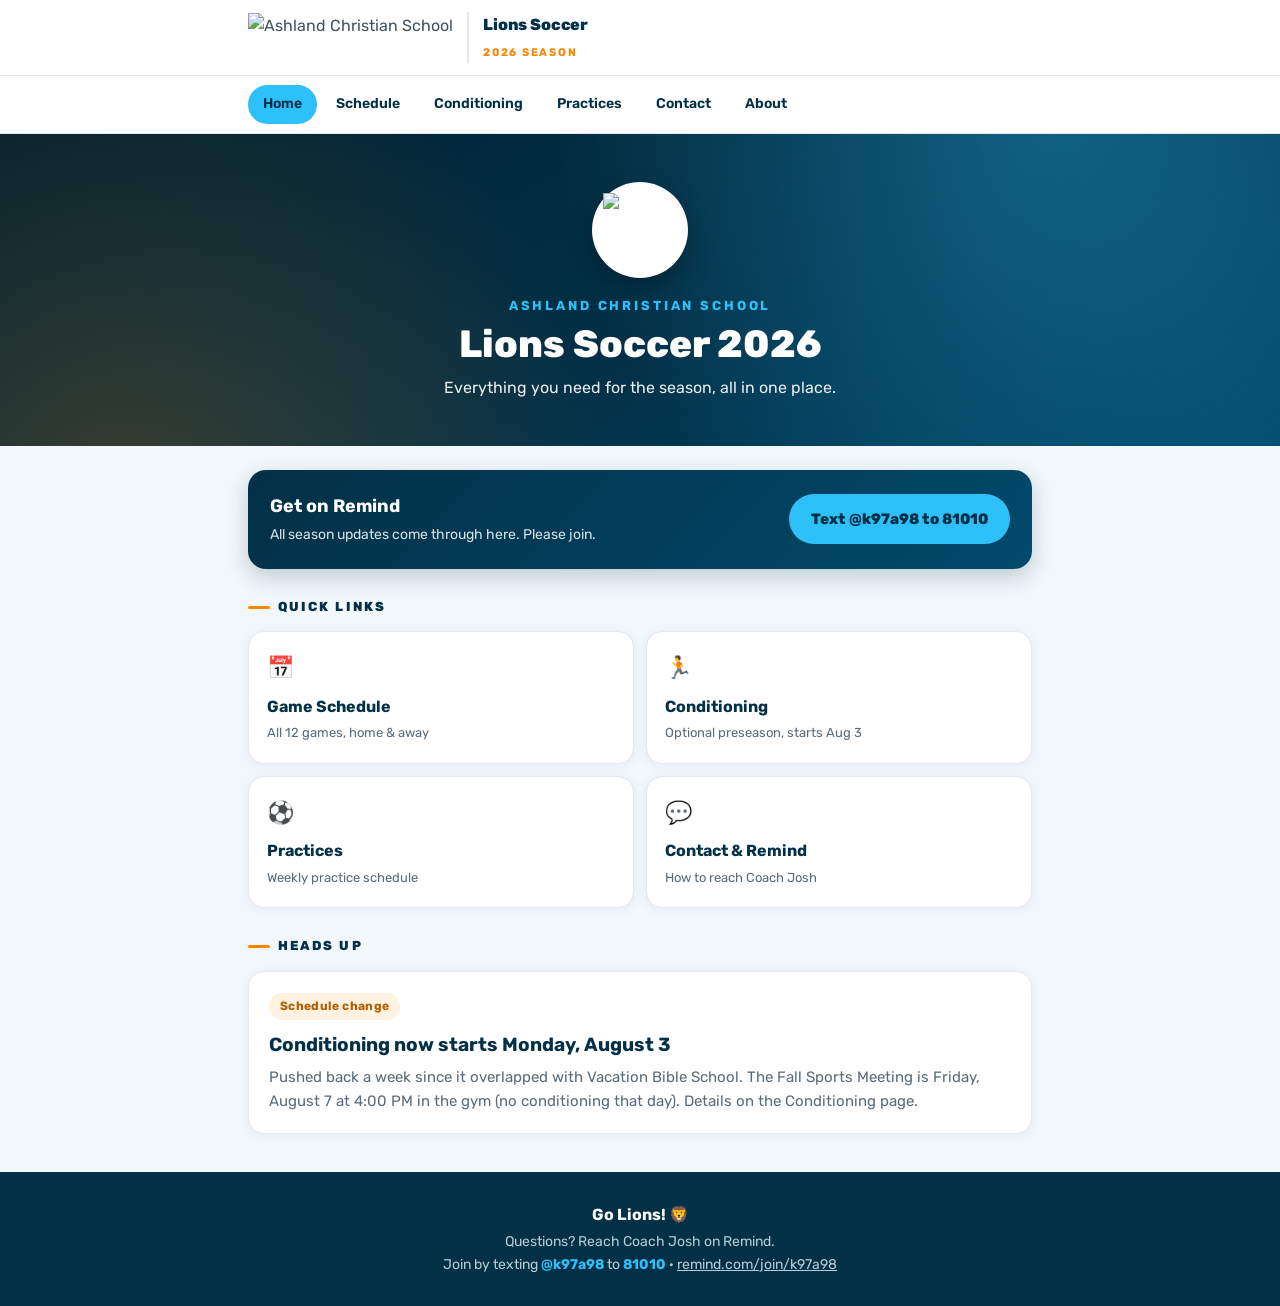
==== index.html @ 3d652e43 "Rebrand site to match Ashland Christian School (Rubik, ACS palette, logo); confirm practice schedule" ====
<!DOCTYPE html>
<html lang="en">
<head>
<meta charset="UTF-8">
<meta name="viewport" content="width=device-width, initial-scale=1.0">
<title>ACS Lions Soccer 2026 | Team Hub</title>
<link rel="stylesheet" href="styles.css">
</head>
<body>

<div class="topbar">
  <div class="wrap">
    <img class="logo" src="https://ashlandchristian.org/wp-content/uploads/2025/02/acs-logo.png" alt="Ashland Christian School">
    <div class="brand"><b>Lions Soccer</b><span>2026 Season</span></div>
  </div>
</div>

<nav><div class="wrap">
  <a href="index.html" class="active">Home</a>
  <a href="schedule.html">Schedule</a>
  <a href="conditioning.html">Conditioning</a>
  <a href="practices.html">Practices</a>
  <a href="contact.html">Contact</a>
  <a href="about.html">About</a>
</div></nav>

<header class="hero">
  <div class="badge">
    <img src="https://ashlandchristian.org/wp-content/uploads/2025/02/testimonial-lion.png" alt="ACS Lion">
  </div>
  <div class="kicker">Ashland Christian School</div>
  <h1>Lions Soccer 2026</h1>
  <p class="sub">Everything you need for the season, all in one place.</p>
</header>

<div class="wrap">

  <div class="cta">
    <div class="txt">
      <strong>Get on Remind</strong>
      <span>All season updates come through here. Please join.</span>
    </div>
    <a class="join" href="https://remind.com/join/k97a98">Text @k97a98 to 81010</a>
  </div>

  <section>
    <h2>Quick Links</h2>
    <div class="grid">
      <a class="tile" href="schedule.html"><div class="ic">📅</div><b>Game Schedule</b><span>All 12 games, home &amp; away</span></a>
      <a class="tile" href="conditioning.html"><div class="ic">🏃</div><b>Conditioning</b><span>Optional preseason, starts Aug 3</span></a>
      <a class="tile" href="practices.html"><div class="ic">⚽</div><b>Practices</b><span>Weekly practice schedule</span></a>
      <a class="tile" href="contact.html"><div class="ic">💬</div><b>Contact &amp; Remind</b><span>How to reach Coach Josh</span></a>
    </div>
  </section>

  <section>
    <h2>Heads Up</h2>
    <div class="card">
      <span class="pill gold">Schedule change</span>
      <h3>Conditioning now starts Monday, August 3</h3>
      <p>Pushed back a week since it overlapped with Vacation Bible School. The Fall Sports Meeting is Friday, August 7 at 4:00 PM in the gym (no conditioning that day). Details on the Conditioning page.</p>
    </div>
  </section>

</div>

<footer>
  <strong>Go Lions! 🦁</strong>
  Questions? Reach Coach Josh on Remind.<br>
  Join by texting <span class="code">@k97a98</span> to <span class="code">81010</span> &middot; <a href="https://remind.com/join/k97a98">remind.com/join/k97a98</a>
</footer>

</body>
</html>
---- styles.css ----
@import url('https://fonts.googleapis.com/css2?family=Rubik:wght@400;500;600;700;800&display=swap');

:root{
  --navy:#023047;
  --navy-deep:#01212f;
  --sky:#2EC0F9;
  --orange:#FB8500;
  --ink:#023047;
  --muted:#5b6b7a;
  --line:#e3e9ef;
  --bg:#f2f7fb;
  --card:#ffffff;
}
*{box-sizing:border-box;margin:0;padding:0}
html{scroll-behavior:smooth}
body{
  font-family:"Rubik",-apple-system,BlinkMacSystemFont,"Segoe UI",Roboto,Helvetica,Arial,sans-serif;
  color:#42525e;background:var(--bg);line-height:1.6;-webkit-font-smoothing:antialiased;
}
.wrap{max-width:820px;margin:0 auto;padding:0 18px}
a{color:var(--sky)}

/* ---- Top bar ---- */
.topbar{background:#fff;border-bottom:1px solid var(--line)}
.topbar .wrap{display:flex;align-items:center;gap:14px;padding:12px 18px}
.topbar .logo{height:50px;width:auto;display:block}
.topbar .brand{border-left:2px solid var(--line);padding-left:14px}
.topbar .brand b{display:block;font-size:16px;font-weight:800;color:var(--navy);letter-spacing:-.01em}
.topbar .brand span{font-size:11px;letter-spacing:.16em;text-transform:uppercase;color:var(--orange);font-weight:700}

/* ---- Nav ---- */
nav{position:sticky;top:0;z-index:20;background:rgba(255,255,255,.97);backdrop-filter:blur(8px);border-bottom:1px solid var(--line)}
nav .wrap{display:flex;gap:4px;overflow-x:auto;padding:9px 18px}
nav a{white-space:nowrap;text-decoration:none;color:var(--navy);font-weight:600;font-size:14px;padding:8px 15px;border-radius:999px}
nav a:hover{background:#e9f7fe;color:var(--navy)}
nav a.active{color:var(--navy);background:var(--sky)}

/* ---- Page header ---- */
.pagehead{padding:32px 18px 6px}
.pagehead .kicker{font-size:12px;letter-spacing:.18em;text-transform:uppercase;color:var(--orange);font-weight:800}
.pagehead h1{font-size:34px;font-weight:800;line-height:1.1;margin-top:6px;color:var(--navy);text-transform:capitalize}
.pagehead p.lede{color:var(--muted);font-size:16px;margin-top:8px}

/* ---- Hero (home) ---- */
header.hero{
  background:linear-gradient(150deg,#01212f 0%,#023047 55%,#024a6b 100%);
  color:#fff;text-align:center;padding:48px 18px 46px;position:relative;overflow:hidden;
}
header.hero::after{content:"";position:absolute;inset:0;background:radial-gradient(circle at 82% -10%, rgba(46,192,249,.35), transparent 45%),radial-gradient(circle at 10% 120%, rgba(251,133,0,.22), transparent 40%)}
header.hero .badge{width:96px;height:96px;border-radius:50%;background:#fff;margin:0 auto 18px;display:flex;align-items:center;justify-content:center;position:relative;z-index:1;box-shadow:0 10px 26px rgba(0,0,0,.3)}
header.hero .badge img{width:74px;height:74px;object-fit:contain}
header.hero .kicker{font-size:13px;letter-spacing:.22em;text-transform:uppercase;color:var(--sky);font-weight:700;position:relative;z-index:1}
header.hero h1{font-size:38px;line-height:1.06;margin:8px 0 10px;font-weight:800;position:relative;z-index:1;text-transform:capitalize}
header.hero p.sub{opacity:.92;position:relative;z-index:1;font-size:16px}

/* ---- Remind CTA ---- */
.cta{
  background:linear-gradient(135deg,#023047,#024a6b);color:#fff;border-radius:18px;padding:22px;margin:24px 0;
  display:flex;flex-wrap:wrap;align-items:center;gap:14px;justify-content:space-between;
  box-shadow:0 8px 22px rgba(2,48,71,.22);
}
.cta .txt strong{font-size:18px;display:block}
.cta .txt span{font-size:14px;opacity:.85}
.cta .join{background:var(--sky);color:var(--navy);text-decoration:none;font-weight:800;padding:13px 22px;border-radius:999px;font-size:15px;white-space:nowrap}
.cta .join:hover{background:#12b3f5}

/* ---- Sections & cards ---- */
section{margin:28px 0}
h2{font-size:13px;letter-spacing:.16em;text-transform:uppercase;color:var(--navy);font-weight:800;margin-bottom:14px;display:flex;align-items:center;gap:8px}
h2::before{content:"";width:22px;height:3px;background:var(--orange);border-radius:2px}
.card{background:var(--card);border:1px solid var(--line);border-radius:16px;padding:20px;box-shadow:0 2px 12px rgba(2,48,71,.05)}
.card + .card{margin-top:14px}
.card h3{font-size:19px;margin-bottom:4px;color:var(--navy);font-weight:700}
.card .meta{color:var(--sky);font-weight:700;font-size:14px;margin-bottom:10px}
.card p{color:var(--muted);font-size:15px}
.pill{display:inline-block;background:#e9f7fe;color:#0a6fa0;font-weight:700;font-size:12px;padding:4px 11px;border-radius:999px;margin-bottom:10px;letter-spacing:.03em}
.pill.gold{background:#fff2e0;color:#b35f00}
ul.clean{list-style:none;margin-top:8px}
ul.clean li{padding:6px 0 6px 22px;position:relative;color:var(--muted);font-size:15px}
ul.clean li::before{content:"";position:absolute;left:0;top:13px;width:8px;height:8px;border-radius:50%;background:var(--orange)}

/* ---- Home quick links ---- */
.grid{display:grid;grid-template-columns:1fr 1fr;gap:12px}
.tile{display:block;text-decoration:none;background:var(--card);border:1px solid var(--line);border-radius:16px;padding:18px;box-shadow:0 2px 12px rgba(2,48,71,.05);transition:transform .12s,box-shadow .12s,border-color .12s}
.tile:hover{transform:translateY(-2px);box-shadow:0 10px 22px rgba(2,48,71,.12);border-color:var(--sky)}
.tile .ic{font-size:22px}
.tile b{display:block;color:var(--navy);font-size:16px;margin-top:8px}
.tile span{color:var(--muted);font-size:13px}

/* ---- Contact ---- */
.bigjoin{text-align:center;background:linear-gradient(135deg,#01212f,#024a6b);color:#fff;border-radius:20px;padding:34px 22px;margin-bottom:16px}
.bigjoin .code{font-size:34px;font-weight:800;letter-spacing:.04em;color:var(--sky);margin:6px 0}
.bigjoin a.btn{display:inline-block;margin-top:14px;background:var(--sky);color:var(--navy);text-decoration:none;font-weight:800;padding:14px 28px;border-radius:999px}
.bigjoin a.btn:hover{background:#12b3f5}
.steps{counter-reset:s}
.steps .card{display:flex;gap:14px;align-items:flex-start}
.steps .num{counter-increment:s;flex:none;width:30px;height:30px;border-radius:50%;background:var(--sky);color:var(--navy);font-weight:800;display:flex;align-items:center;justify-content:center;font-size:14px}
.steps .num::before{content:counter(s)}

/* ---- Verse (about) ---- */
.verse{border-left:3px solid var(--orange);padding:6px 0 6px 16px;color:var(--muted);font-style:italic;margin-top:10px}

/* ---- Footer ---- */
footer{background:var(--navy);color:#b9cdd8;text-align:center;padding:30px 18px;margin-top:38px;font-size:14px}
footer strong{color:#fff;display:block;font-size:16px;margin-bottom:4px}
footer .code{color:var(--sky);font-weight:700}
footer a{color:#b9cdd8}

@media(max-width:520px){
  header.hero h1{font-size:30px}
  .pagehead h1{font-size:27px}
  .cta{flex-direction:column;align-items:stretch;text-align:center}
  .topbar .logo{height:42px}
}
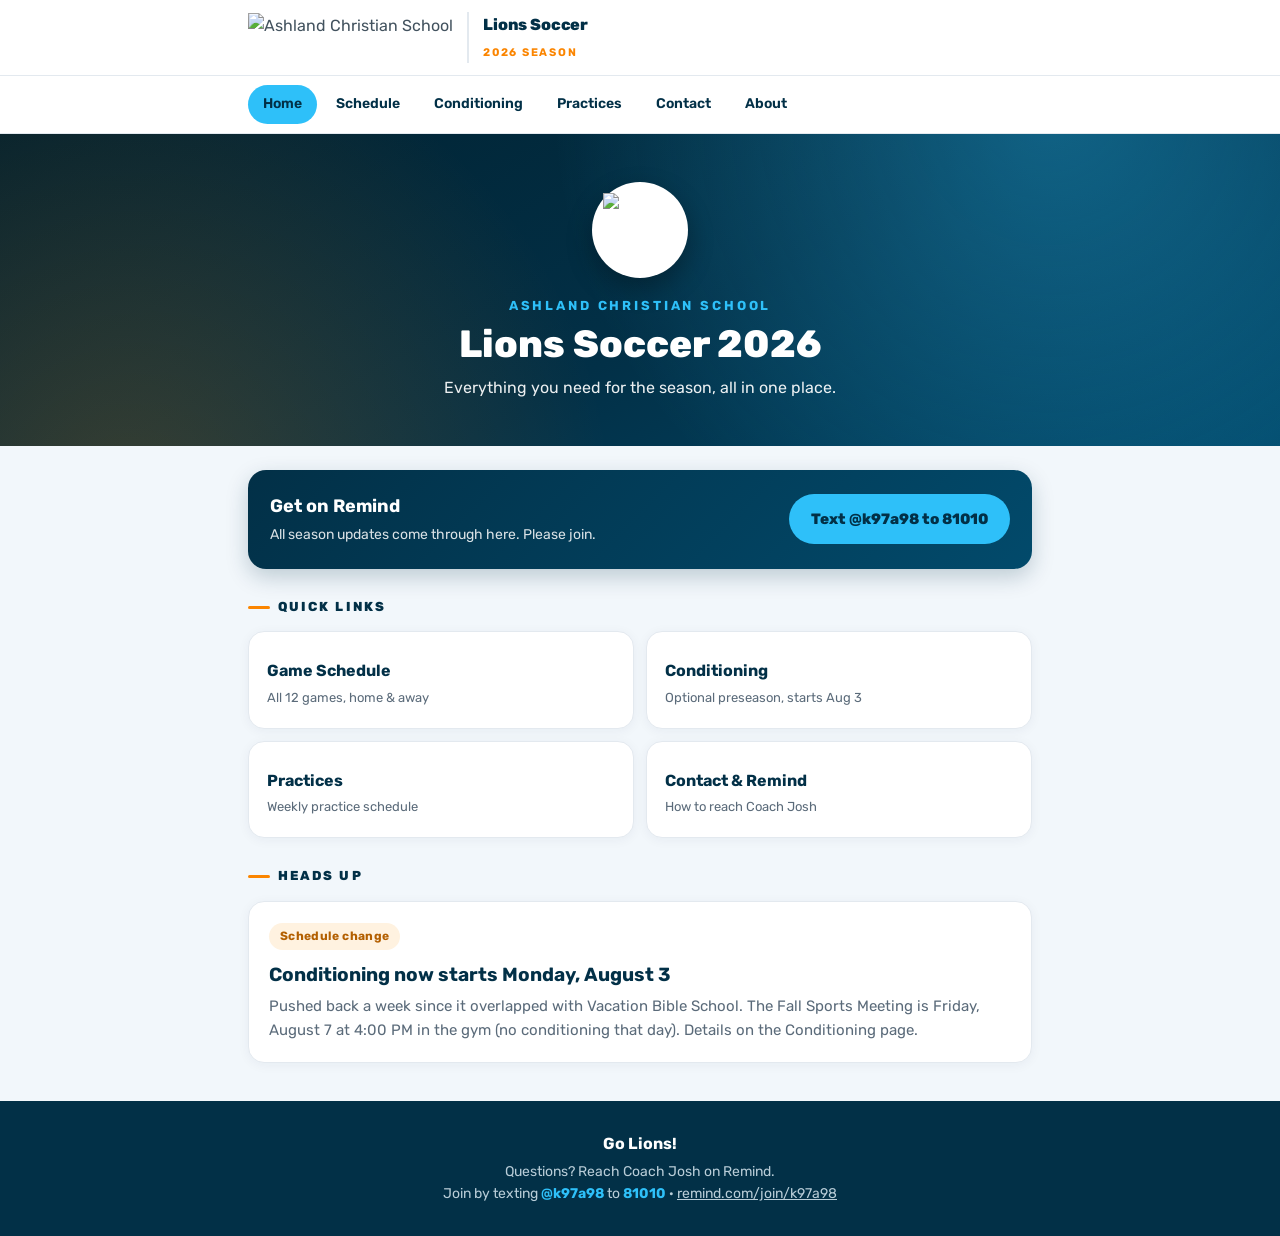
==== commit 589e4b19: "Match ACS branding; finalize About page; remove emoji; add Back to School Night and academic-calenda" ====
--- a/index.html
+++ b/index.html
@@ -46,10 +46,10 @@
   <section>
     <h2>Quick Links</h2>
     <div class="grid">
-      <a class="tile" href="schedule.html"><div class="ic">📅</div><b>Game Schedule</b><span>All 12 games, home &amp; away</span></a>
-      <a class="tile" href="conditioning.html"><div class="ic">🏃</div><b>Conditioning</b><span>Optional preseason, starts Aug 3</span></a>
-      <a class="tile" href="practices.html"><div class="ic">⚽</div><b>Practices</b><span>Weekly practice schedule</span></a>
-      <a class="tile" href="contact.html"><div class="ic">💬</div><b>Contact &amp; Remind</b><span>How to reach Coach Josh</span></a>
+      <a class="tile" href="schedule.html"><b>Game Schedule</b><span>All 12 games, home &amp; away</span></a>
+      <a class="tile" href="conditioning.html"><b>Conditioning</b><span>Optional preseason, starts Aug 3</span></a>
+      <a class="tile" href="practices.html"><b>Practices</b><span>Weekly practice schedule</span></a>
+      <a class="tile" href="contact.html"><b>Contact &amp; Remind</b><span>How to reach Coach Josh</span></a>
     </div>
   </section>
 
@@ -65,7 +65,7 @@
 </div>
 
 <footer>
-  <strong>Go Lions! 🦁</strong>
+  <strong>Go Lions!</strong>
   Questions? Reach Coach Josh on Remind.<br>
   Join by texting <span class="code">@k97a98</span> to <span class="code">81010</span> &middot; <a href="https://remind.com/join/k97a98">remind.com/join/k97a98</a>
 </footer>
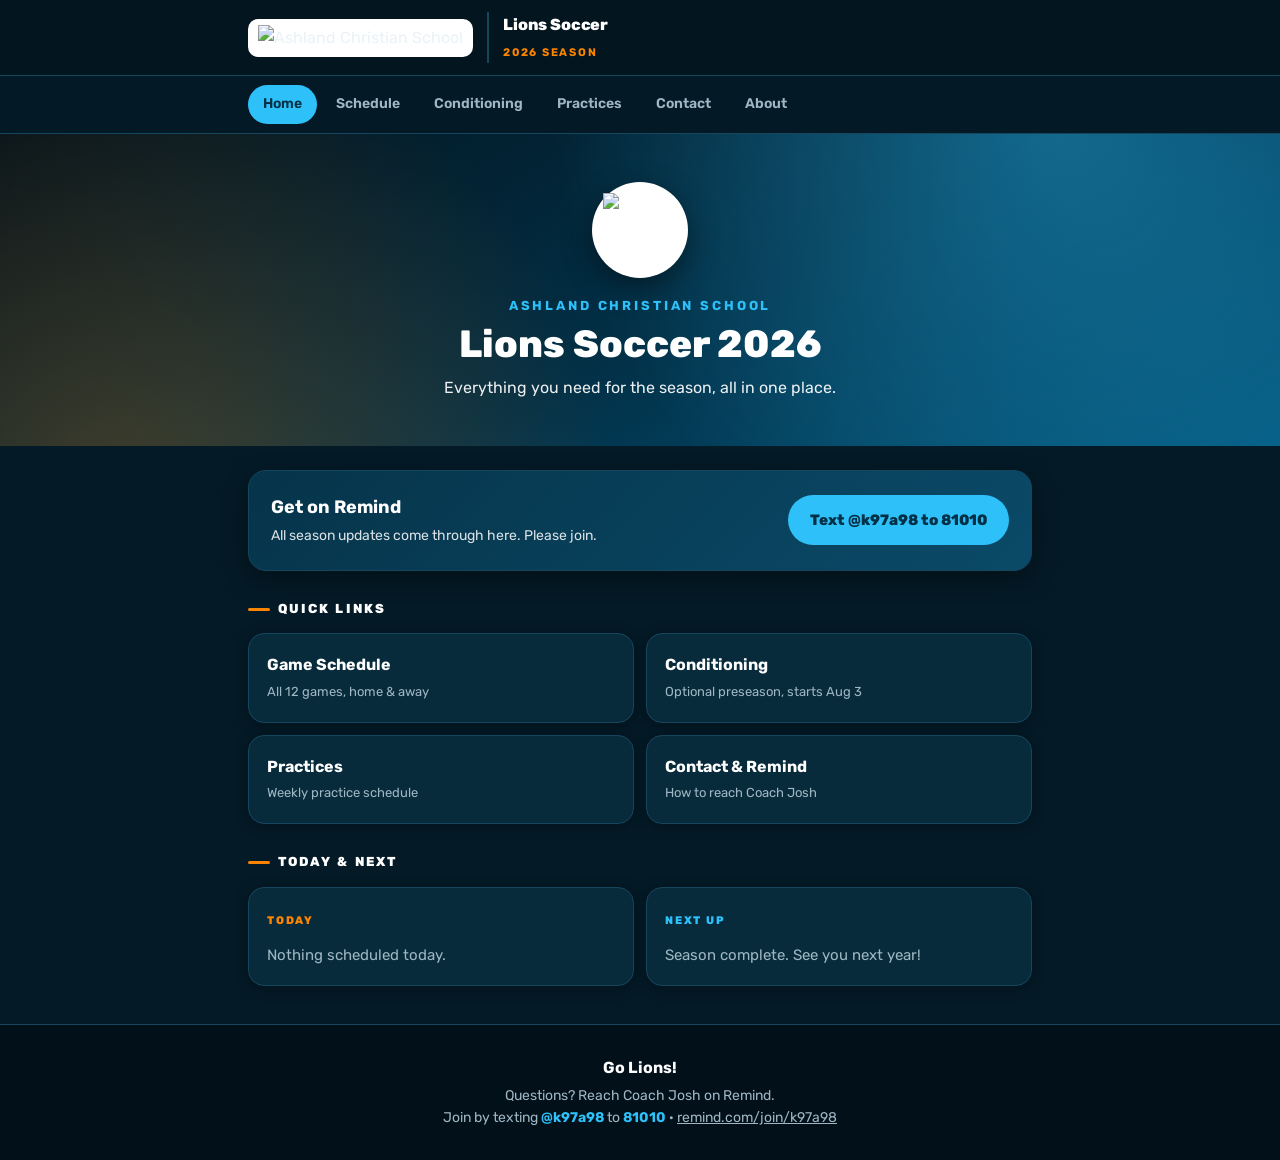
==== commit b0226711: "Home: replace Heads Up with dynamic Today & Next Up events" ====
--- a/index.html
+++ b/index.html
@@ -5,6 +5,18 @@
 <meta name="viewport" content="width=device-width, initial-scale=1.0">
 <title>ACS Lions Soccer 2026 | Team Hub</title>
 <link rel="stylesheet" href="styles.css">
+<style>
+  .tn-grid{display:grid;grid-template-columns:1fr 1fr;gap:12px}
+  .tn-card{background:var(--card);border:1px solid var(--line);border-radius:16px;padding:18px;box-shadow:0 2px 14px rgba(0,0,0,.28)}
+  .tn-label{font-size:11px;letter-spacing:.16em;text-transform:uppercase;font-weight:800;color:var(--orange)}
+  #tn-next .tn-label{color:var(--sky)}
+  .ev{display:flex;align-items:center;justify-content:space-between;gap:12px;border-left:4px solid var(--sky);padding:4px 0 4px 14px;margin-top:12px}
+  .ev-title{font-weight:700;color:#fff;font-size:17px}
+  .ev-meta{color:var(--muted);font-size:14px;margin-top:2px}
+  .ev-tag{font-size:10px;font-weight:800;color:#04202e;padding:4px 9px;border-radius:999px;text-transform:uppercase;letter-spacing:.04em;white-space:nowrap}
+  .tn-empty{color:var(--muted);font-size:15px;margin-top:12px}
+  @media(max-width:520px){.tn-grid{grid-template-columns:1fr}}
+</style>
 </head>
 <body>
 
@@ -54,11 +66,10 @@
   </section>
 
   <section>
-    <h2>Heads Up</h2>
-    <div class="card">
-      <span class="pill gold">Schedule change</span>
-      <h3>Conditioning now starts Monday, August 3</h3>
-      <p>Pushed back a week since it overlapped with Vacation Bible School. The Fall Sports Meeting is Friday, August 7 at 4:00 PM in the gym (no conditioning that day). Details on the Conditioning page.</p>
+    <h2>Today &amp; Next</h2>
+    <div class="tn-grid">
+      <div class="tn-card" id="tn-today"><span class="tn-label">Today</span><div class="tn-body"></div></div>
+      <div class="tn-card" id="tn-next"><span class="tn-label">Next Up</span><div class="tn-body"></div></div>
     </div>
   </section>
 
@@ -70,5 +81,25 @@
   Join by texting <span class="code">@k97a98</span> to <span class="code">81010</span> &middot; <a href="https://remind.com/join/k97a98">remind.com/join/k97a98</a>
 </footer>
 
+<script>
+(function(){
+  var EVENTS=[{"d":"2026-08-03","t":"5:30 PM","title":"Conditioning (optional)","type":"conditioning"},{"d":"2026-08-05","t":"5:30 PM","title":"Conditioning (optional)","type":"conditioning"},{"d":"2026-08-07","t":"4:00 PM","title":"Fall Sports Meeting","type":"meeting"},{"d":"2026-08-10","t":"5:30 PM","title":"Conditioning (optional)","type":"conditioning"},{"d":"2026-08-12","t":"5:30 PM","title":"Conditioning (optional)","type":"conditioning"},{"d":"2026-08-14","t":"5:30 PM","title":"Conditioning (optional)","type":"conditioning"},{"d":"2026-08-17","t":"5:45 PM","title":"Back to School Night","type":"meeting"},{"d":"2026-08-18","t":"3:15 PM","title":"Soccer Practice","type":"practice"},{"d":"2026-08-20","t":"3:15 PM","title":"Soccer Practice","type":"practice"},{"d":"2026-08-21","t":"3:15 PM","title":"Soccer Practice","type":"practice"},{"d":"2026-08-24","t":"3:15 PM","title":"Soccer Practice","type":"practice"},{"d":"2026-08-25","t":"4:30 PM","title":"at First Baptist Elyria","type":"game"},{"d":"2026-08-27","t":"5:00 PM","title":"vs Christian Community Sch","type":"game"},{"d":"2026-08-28","t":"TBD","title":"at Coschocton Christian","type":"game"},{"d":"2026-08-31","t":"3:15 PM","title":"Soccer Practice","type":"practice"},{"d":"2026-09-01","t":"4:30 PM","title":"vs Central Christian School","type":"game"},{"d":"2026-09-03","t":"3:15 PM","title":"Soccer Practice","type":"practice"},{"d":"2026-09-04","t":"3:15 PM","title":"Soccer Practice","type":"practice"},{"d":"2026-09-07","t":"All day","title":"No Practice — Labor Day","type":"closure"},{"d":"2026-09-08","t":"4:30 PM","title":"vs Open Door","type":"game"},{"d":"2026-09-10","t":"5:00 PM","title":"vs Wayside","type":"game"},{"d":"2026-09-11","t":"3:15 PM","title":"Soccer Practice","type":"practice"},{"d":"2026-09-14","t":"3:15 PM","title":"Soccer Practice","type":"practice"},{"d":"2026-09-15","t":"3:15 PM","title":"Soccer Practice","type":"practice"},{"d":"2026-09-17","t":"3:15 PM","title":"Soccer Practice","type":"practice"},{"d":"2026-09-18","t":"5:00 PM","title":"vs Coschocton Christian","type":"game"},{"d":"2026-09-21","t":"3:15 PM","title":"Soccer Practice","type":"practice"},{"d":"2026-09-22","t":"4:30 PM","title":"at Open Door","type":"game"},{"d":"2026-09-24","t":"3:15 PM","title":"Soccer Practice","type":"practice"},{"d":"2026-09-25","t":"4:30 PM","title":"vs Wooster Christian","type":"game"},{"d":"2026-09-28","t":"5:00 PM","title":"at Christian Community Sch","type":"game"},{"d":"2026-09-29","t":"3:15 PM","title":"Soccer Practice","type":"practice"},{"d":"2026-10-01","t":"5:00 PM","title":"at Wayside","type":"game"},{"d":"2026-10-02","t":"3:15 PM","title":"Soccer Practice","type":"practice"},{"d":"2026-10-05","t":"3:15 PM","title":"Soccer Practice","type":"practice"},{"d":"2026-10-06","t":"3:15 PM","title":"Soccer Practice","type":"practice"},{"d":"2026-10-08","t":"4:30 PM","title":"vs First Baptist Elyria","type":"game"}];
+  var COLORS={game:'#FB8500',practice:'#2EC0F9',conditioning:'#2EC0F9',meeting:'#F4B740',closure:'#9fb0bd'};
+  var LABELS={game:'Game',practice:'Practice',conditioning:'Conditioning',meeting:'Meeting',closure:'Closed'};
+  function parse(s){var p=s.split('-');return new Date(+p[0],+p[1]-1,+p[2]);}
+  function fmt(dt){return dt.toLocaleDateString('en-US',{weekday:'short',month:'short',day:'numeric'});}
+  function evHTML(e){
+    var c=COLORS[e.type]||'#2EC0F9';
+    return '<div class="ev" style="border-left-color:'+c+'"><div><div class="ev-title">'+e.title+'</div><div class="ev-meta">'+fmt(parse(e.d))+' &middot; '+e.t+'</div></div><span class="ev-tag" style="background:'+c+'">'+(LABELS[e.type]||'')+'</span></div>';
+  }
+  var now=new Date();
+  var todayStr=now.getFullYear()+'-'+String(now.getMonth()+1).padStart(2,'0')+'-'+String(now.getDate()).padStart(2,'0');
+  var today=EVENTS.filter(function(e){return e.d===todayStr;});
+  var future=EVENTS.filter(function(e){return e.d>todayStr;});
+  document.querySelector('#tn-today .tn-body').innerHTML = today.length ? today.map(evHTML).join('') : '<p class="tn-empty">Nothing scheduled today.</p>';
+  document.querySelector('#tn-next .tn-body').innerHTML = future.length ? evHTML(future[0]) : '<p class="tn-empty">Season complete. See you next year!</p>';
+})();
+</script>
+
 </body>
 </html>
--- a/styles.css
+++ b/styles.css
@@ -2,52 +2,51 @@
 
 :root{
   --navy:#023047;
-  --navy-deep:#01212f;
   --sky:#2EC0F9;
   --orange:#FB8500;
-  --ink:#023047;
-  --muted:#5b6b7a;
-  --line:#e3e9ef;
-  --bg:#f2f7fb;
-  --card:#ffffff;
+  --bg:#041a26;
+  --card:#082b3c;
+  --line:#16465e;
+  --ink:#e9f2f7;
+  --muted:#9fb6c3;
 }
 *{box-sizing:border-box;margin:0;padding:0}
 html{scroll-behavior:smooth}
 body{
   font-family:"Rubik",-apple-system,BlinkMacSystemFont,"Segoe UI",Roboto,Helvetica,Arial,sans-serif;
-  color:#42525e;background:var(--bg);line-height:1.6;-webkit-font-smoothing:antialiased;
+  color:var(--ink);background:var(--bg);line-height:1.6;-webkit-font-smoothing:antialiased;
 }
 .wrap{max-width:820px;margin:0 auto;padding:0 18px}
 a{color:var(--sky)}
 
 /* ---- Top bar ---- */
-.topbar{background:#fff;border-bottom:1px solid var(--line)}
+.topbar{background:#03151f;border-bottom:1px solid var(--line)}
 .topbar .wrap{display:flex;align-items:center;gap:14px;padding:12px 18px}
-.topbar .logo{height:50px;width:auto;display:block}
+.topbar .logo{height:38px;width:auto;display:block;background:#fff;padding:6px 10px;border-radius:10px}
 .topbar .brand{border-left:2px solid var(--line);padding-left:14px}
-.topbar .brand b{display:block;font-size:16px;font-weight:800;color:var(--navy);letter-spacing:-.01em}
+.topbar .brand b{display:block;font-size:16px;font-weight:800;color:#fff;letter-spacing:-.01em}
 .topbar .brand span{font-size:11px;letter-spacing:.16em;text-transform:uppercase;color:var(--orange);font-weight:700}
 
 /* ---- Nav ---- */
-nav{position:sticky;top:0;z-index:20;background:rgba(255,255,255,.97);backdrop-filter:blur(8px);border-bottom:1px solid var(--line)}
+nav{position:sticky;top:0;z-index:20;background:rgba(4,26,38,.92);backdrop-filter:blur(8px);border-bottom:1px solid var(--line)}
 nav .wrap{display:flex;gap:4px;overflow-x:auto;padding:9px 18px}
-nav a{white-space:nowrap;text-decoration:none;color:var(--navy);font-weight:600;font-size:14px;padding:8px 15px;border-radius:999px}
-nav a:hover{background:#e9f7fe;color:var(--navy)}
+nav a{white-space:nowrap;text-decoration:none;color:var(--muted);font-weight:600;font-size:14px;padding:8px 15px;border-radius:999px}
+nav a:hover{background:rgba(46,192,249,.12);color:var(--sky)}
 nav a.active{color:var(--navy);background:var(--sky)}
 
 /* ---- Page header ---- */
 .pagehead{padding:32px 18px 6px}
 .pagehead .kicker{font-size:12px;letter-spacing:.18em;text-transform:uppercase;color:var(--orange);font-weight:800}
-.pagehead h1{font-size:34px;font-weight:800;line-height:1.1;margin-top:6px;color:var(--navy);text-transform:capitalize}
+.pagehead h1{font-size:34px;font-weight:800;line-height:1.1;margin-top:6px;color:#fff;text-transform:capitalize}
 .pagehead p.lede{color:var(--muted);font-size:16px;margin-top:8px}
 
 /* ---- Hero (home) ---- */
 header.hero{
-  background:linear-gradient(150deg,#01212f 0%,#023047 55%,#024a6b 100%);
+  background:linear-gradient(150deg,#02121b 0%,#023047 55%,#045a80 100%);
   color:#fff;text-align:center;padding:48px 18px 46px;position:relative;overflow:hidden;
 }
-header.hero::after{content:"";position:absolute;inset:0;background:radial-gradient(circle at 82% -10%, rgba(46,192,249,.35), transparent 45%),radial-gradient(circle at 10% 120%, rgba(251,133,0,.22), transparent 40%)}
-header.hero .badge{width:96px;height:96px;border-radius:50%;background:#fff;margin:0 auto 18px;display:flex;align-items:center;justify-content:center;position:relative;z-index:1;box-shadow:0 10px 26px rgba(0,0,0,.3)}
+header.hero::after{content:"";position:absolute;inset:0;background:radial-gradient(circle at 82% -10%, rgba(46,192,249,.4), transparent 45%),radial-gradient(circle at 10% 120%, rgba(251,133,0,.25), transparent 40%)}
+header.hero .badge{width:96px;height:96px;border-radius:50%;background:#fff;margin:0 auto 18px;display:flex;align-items:center;justify-content:center;position:relative;z-index:1;box-shadow:0 10px 30px rgba(0,0,0,.45)}
 header.hero .badge img{width:74px;height:74px;object-fit:contain}
 header.hero .kicker{font-size:13px;letter-spacing:.22em;text-transform:uppercase;color:var(--sky);font-weight:700;position:relative;z-index:1}
 header.hero h1{font-size:38px;line-height:1.06;margin:8px 0 10px;font-weight:800;position:relative;z-index:1;text-transform:capitalize}
@@ -55,43 +54,43 @@
 
 /* ---- Remind CTA ---- */
 .cta{
-  background:linear-gradient(135deg,#023047,#024a6b);color:#fff;border-radius:18px;padding:22px;margin:24px 0;
+  background:linear-gradient(135deg,#06344a,#0a4a68);color:#fff;border-radius:18px;padding:22px;margin:24px 0;
   display:flex;flex-wrap:wrap;align-items:center;gap:14px;justify-content:space-between;
-  box-shadow:0 8px 22px rgba(2,48,71,.22);
+  border:1px solid var(--line);box-shadow:0 8px 24px rgba(0,0,0,.35);
 }
 .cta .txt strong{font-size:18px;display:block}
 .cta .txt span{font-size:14px;opacity:.85}
 .cta .join{background:var(--sky);color:var(--navy);text-decoration:none;font-weight:800;padding:13px 22px;border-radius:999px;font-size:15px;white-space:nowrap}
-.cta .join:hover{background:#12b3f5}
+.cta .join:hover{background:#57cbfa}
 
 /* ---- Sections & cards ---- */
 section{margin:28px 0}
-h2{font-size:13px;letter-spacing:.16em;text-transform:uppercase;color:var(--navy);font-weight:800;margin-bottom:14px;display:flex;align-items:center;gap:8px}
+h2{font-size:13px;letter-spacing:.16em;text-transform:uppercase;color:#fff;font-weight:800;margin-bottom:14px;display:flex;align-items:center;gap:8px}
 h2::before{content:"";width:22px;height:3px;background:var(--orange);border-radius:2px}
-.card{background:var(--card);border:1px solid var(--line);border-radius:16px;padding:20px;box-shadow:0 2px 12px rgba(2,48,71,.05)}
+.card{background:var(--card);border:1px solid var(--line);border-radius:16px;padding:20px;box-shadow:0 2px 14px rgba(0,0,0,.28)}
 .card + .card{margin-top:14px}
-.card h3{font-size:19px;margin-bottom:4px;color:var(--navy);font-weight:700}
+.card h3{font-size:19px;margin-bottom:4px;color:#fff;font-weight:700}
 .card .meta{color:var(--sky);font-weight:700;font-size:14px;margin-bottom:10px}
 .card p{color:var(--muted);font-size:15px}
-.pill{display:inline-block;background:#e9f7fe;color:#0a6fa0;font-weight:700;font-size:12px;padding:4px 11px;border-radius:999px;margin-bottom:10px;letter-spacing:.03em}
-.pill.gold{background:#fff2e0;color:#b35f00}
+.pill{display:inline-block;background:rgba(46,192,249,.15);color:#7fd8ff;font-weight:700;font-size:12px;padding:4px 11px;border-radius:999px;margin-bottom:10px;letter-spacing:.03em}
+.pill.gold{background:rgba(251,133,0,.18);color:#ffb865}
 ul.clean{list-style:none;margin-top:8px}
 ul.clean li{padding:6px 0 6px 22px;position:relative;color:var(--muted);font-size:15px}
 ul.clean li::before{content:"";position:absolute;left:0;top:13px;width:8px;height:8px;border-radius:50%;background:var(--orange)}
+ul.clean li a{color:var(--sky)}
 
 /* ---- Home quick links ---- */
 .grid{display:grid;grid-template-columns:1fr 1fr;gap:12px}
-.tile{display:block;text-decoration:none;background:var(--card);border:1px solid var(--line);border-radius:16px;padding:18px;box-shadow:0 2px 12px rgba(2,48,71,.05);transition:transform .12s,box-shadow .12s,border-color .12s}
-.tile:hover{transform:translateY(-2px);box-shadow:0 10px 22px rgba(2,48,71,.12);border-color:var(--sky)}
-.tile .ic{font-size:22px}
-.tile b{display:block;color:var(--navy);font-size:16px;margin-top:8px}
+.tile{display:block;text-decoration:none;background:var(--card);border:1px solid var(--line);border-radius:16px;padding:18px;box-shadow:0 2px 14px rgba(0,0,0,.28);transition:transform .12s,box-shadow .12s,border-color .12s}
+.tile:hover{transform:translateY(-2px);box-shadow:0 12px 26px rgba(0,0,0,.4);border-color:var(--sky)}
+.tile b{display:block;color:#fff;font-size:16px}
 .tile span{color:var(--muted);font-size:13px}
 
 /* ---- Contact ---- */
-.bigjoin{text-align:center;background:linear-gradient(135deg,#01212f,#024a6b);color:#fff;border-radius:20px;padding:34px 22px;margin-bottom:16px}
+.bigjoin{text-align:center;background:linear-gradient(135deg,#02121b,#045a80);color:#fff;border-radius:20px;padding:34px 22px;margin-bottom:16px;border:1px solid var(--line)}
 .bigjoin .code{font-size:34px;font-weight:800;letter-spacing:.04em;color:var(--sky);margin:6px 0}
 .bigjoin a.btn{display:inline-block;margin-top:14px;background:var(--sky);color:var(--navy);text-decoration:none;font-weight:800;padding:14px 28px;border-radius:999px}
-.bigjoin a.btn:hover{background:#12b3f5}
+.bigjoin a.btn:hover{background:#57cbfa}
 .steps{counter-reset:s}
 .steps .card{display:flex;gap:14px;align-items:flex-start}
 .steps .num{counter-increment:s;flex:none;width:30px;height:30px;border-radius:50%;background:var(--sky);color:var(--navy);font-weight:800;display:flex;align-items:center;justify-content:center;font-size:14px}
@@ -101,14 +100,13 @@
 .verse{border-left:3px solid var(--orange);padding:6px 0 6px 16px;color:var(--muted);font-style:italic;margin-top:10px}
 
 /* ---- Footer ---- */
-footer{background:var(--navy);color:#b9cdd8;text-align:center;padding:30px 18px;margin-top:38px;font-size:14px}
+footer{background:#02101a;color:var(--muted);text-align:center;padding:30px 18px;margin-top:38px;font-size:14px;border-top:1px solid var(--line)}
 footer strong{color:#fff;display:block;font-size:16px;margin-bottom:4px}
 footer .code{color:var(--sky);font-weight:700}
-footer a{color:#b9cdd8}
+footer a{color:var(--muted)}
 
 @media(max-width:520px){
   header.hero h1{font-size:30px}
   .pagehead h1{font-size:27px}
   .cta{flex-direction:column;align-items:stretch;text-align:center}
-  .topbar .logo{height:42px}
 }
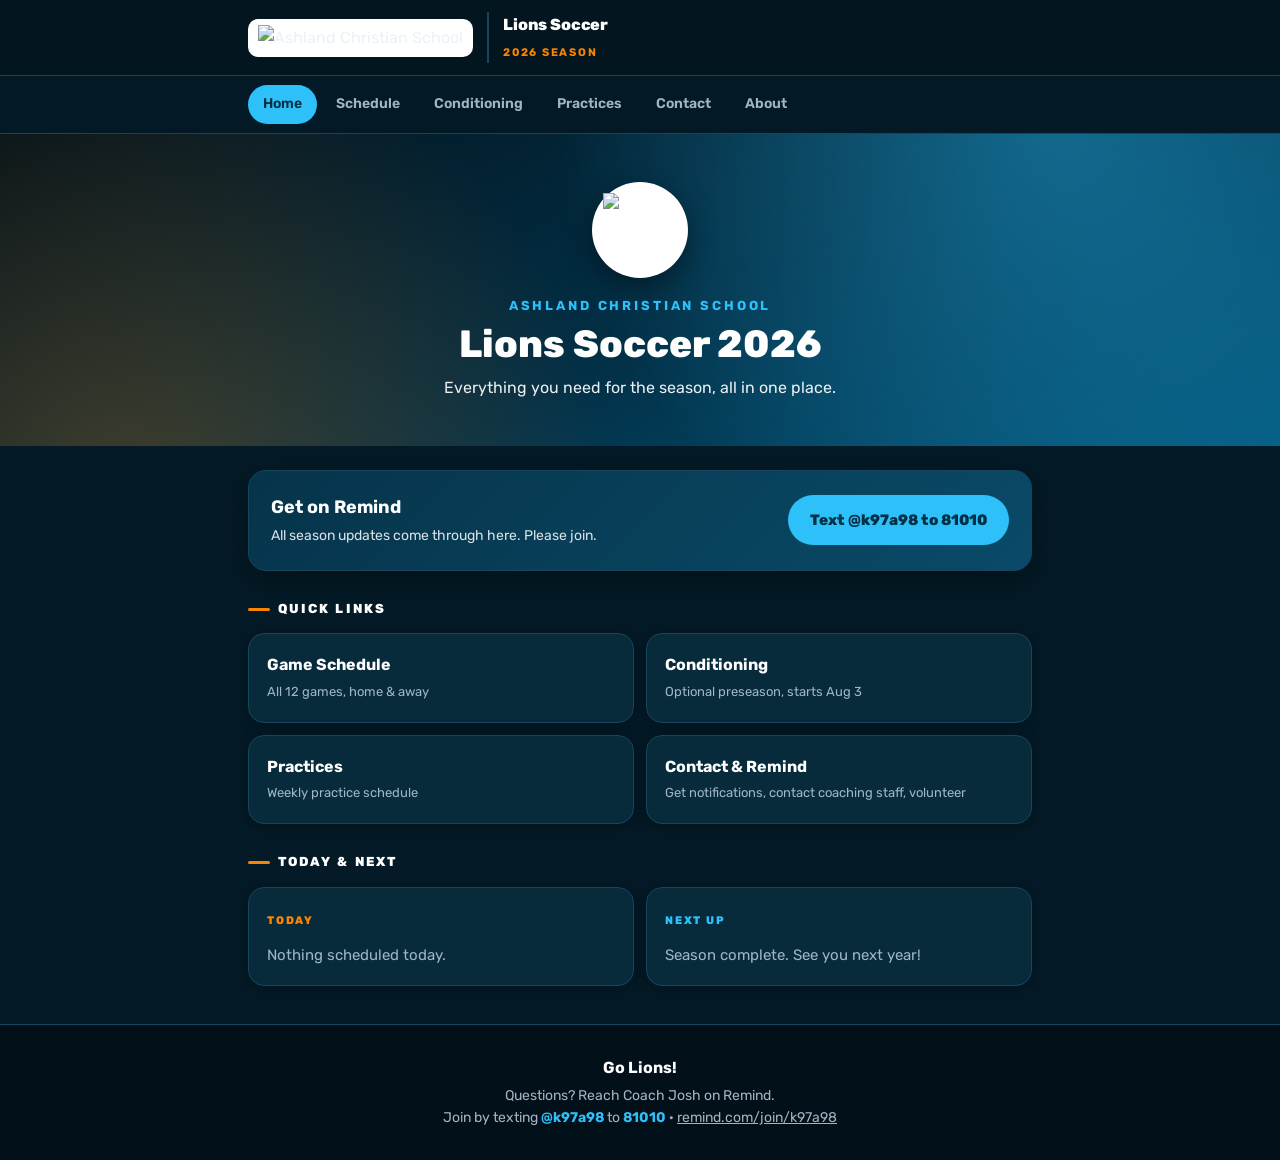
==== commit 66721f58: "Contact: notifications/coaching staff/volunteer framing; add volunteer section" ====
--- a/index.html
+++ b/index.html
@@ -61,7 +61,7 @@
       <a class="tile" href="schedule.html"><b>Game Schedule</b><span>All 12 games, home &amp; away</span></a>
       <a class="tile" href="conditioning.html"><b>Conditioning</b><span>Optional preseason, starts Aug 3</span></a>
       <a class="tile" href="practices.html"><b>Practices</b><span>Weekly practice schedule</span></a>
-      <a class="tile" href="contact.html"><b>Contact &amp; Remind</b><span>How to reach Coach Josh</span></a>
+      <a class="tile" href="contact.html"><b>Contact &amp; Remind</b><span>Get notifications, contact coaching staff, volunteer</span></a>
     </div>
   </section>
 
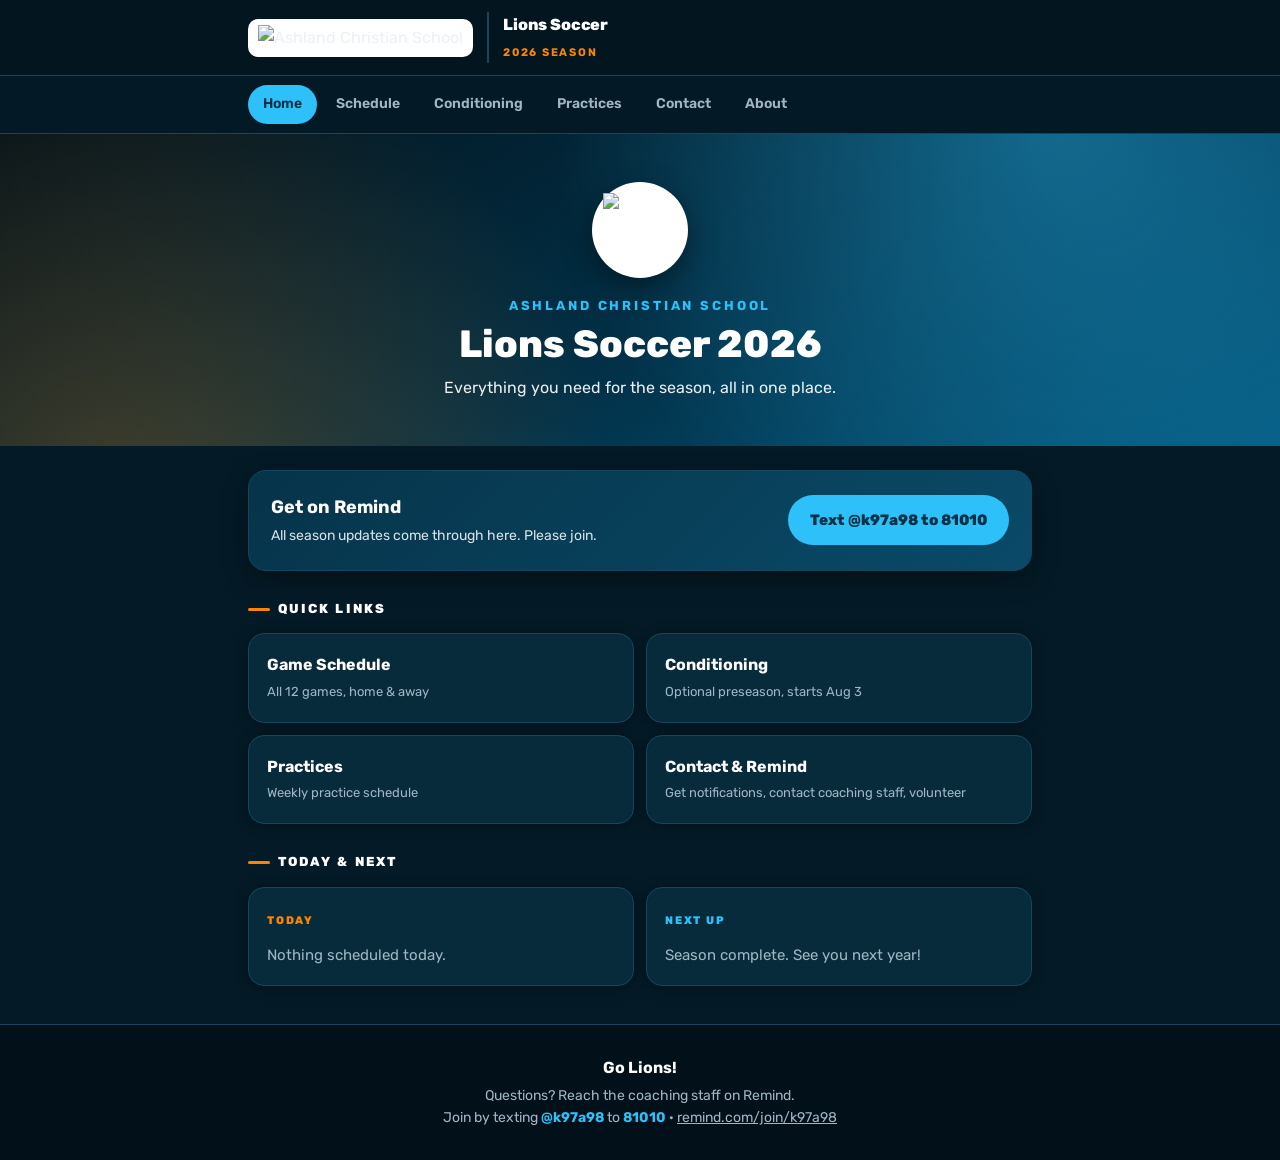
==== commit c086957a: "Replace 'Coach Josh' with the coaching staff site-wide" ====
--- a/index.html
+++ b/index.html
@@ -77,7 +77,7 @@
 
 <footer>
   <strong>Go Lions!</strong>
-  Questions? Reach Coach Josh on Remind.<br>
+  Questions? Reach the coaching staff on Remind.<br>
   Join by texting <span class="code">@k97a98</span> to <span class="code">81010</span> &middot; <a href="https://remind.com/join/k97a98">remind.com/join/k97a98</a>
 </footer>
 
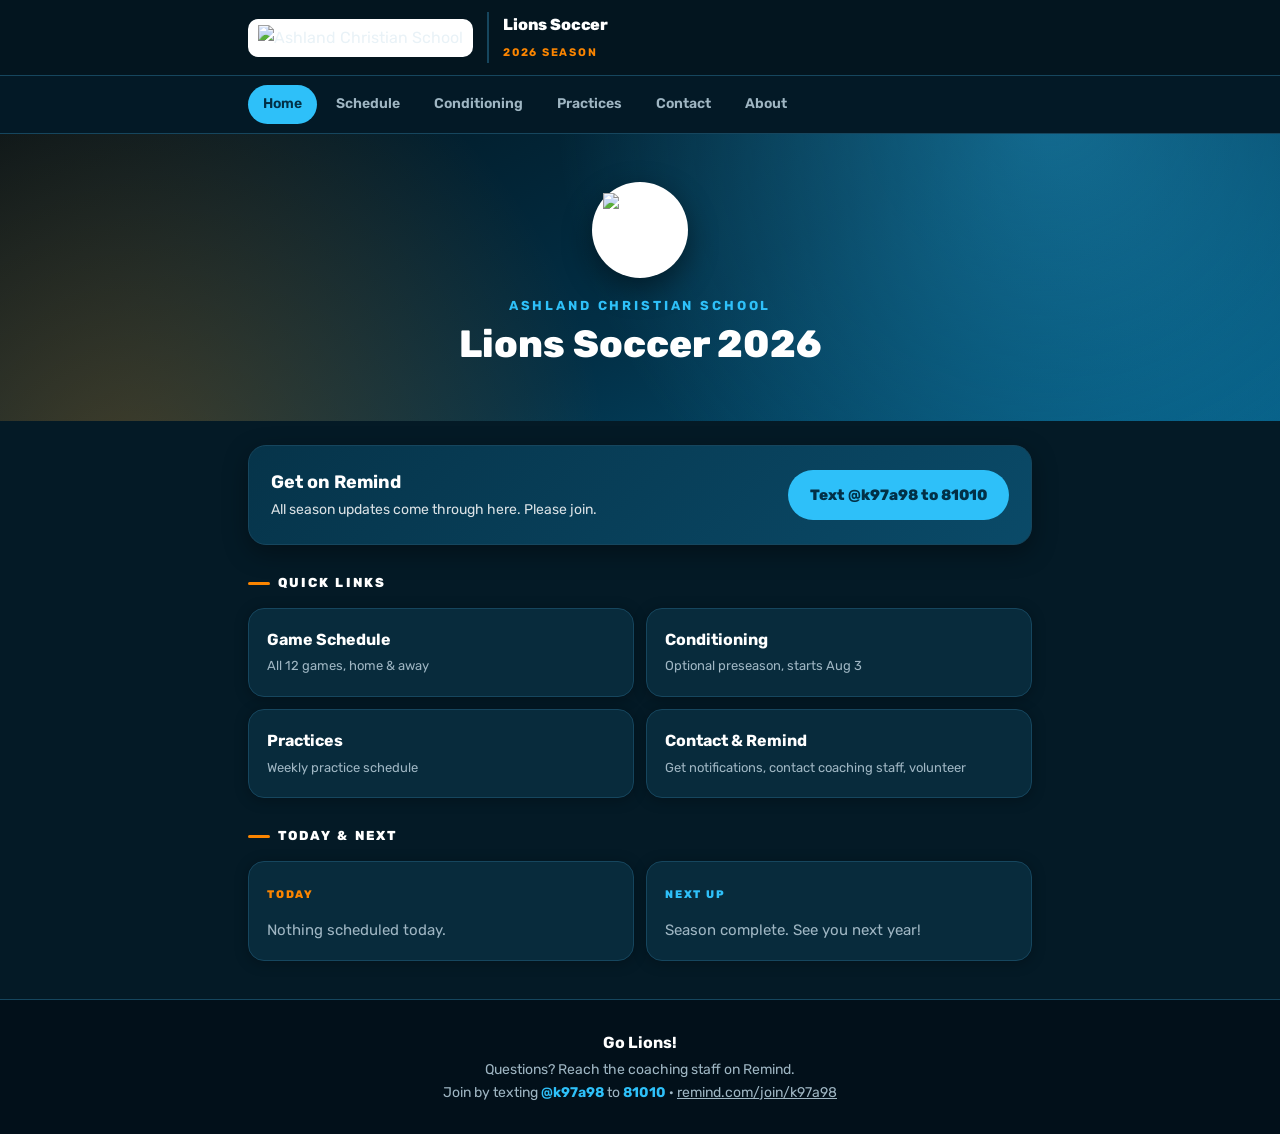
==== commit 284cb077: "Home: remove hero subtitle" ====
--- a/index.html
+++ b/index.html
@@ -42,7 +42,6 @@
   </div>
   <div class="kicker">Ashland Christian School</div>
   <h1>Lions Soccer 2026</h1>
-  <p class="sub">Everything you need for the season, all in one place.</p>
 </header>
 
 <div class="wrap">
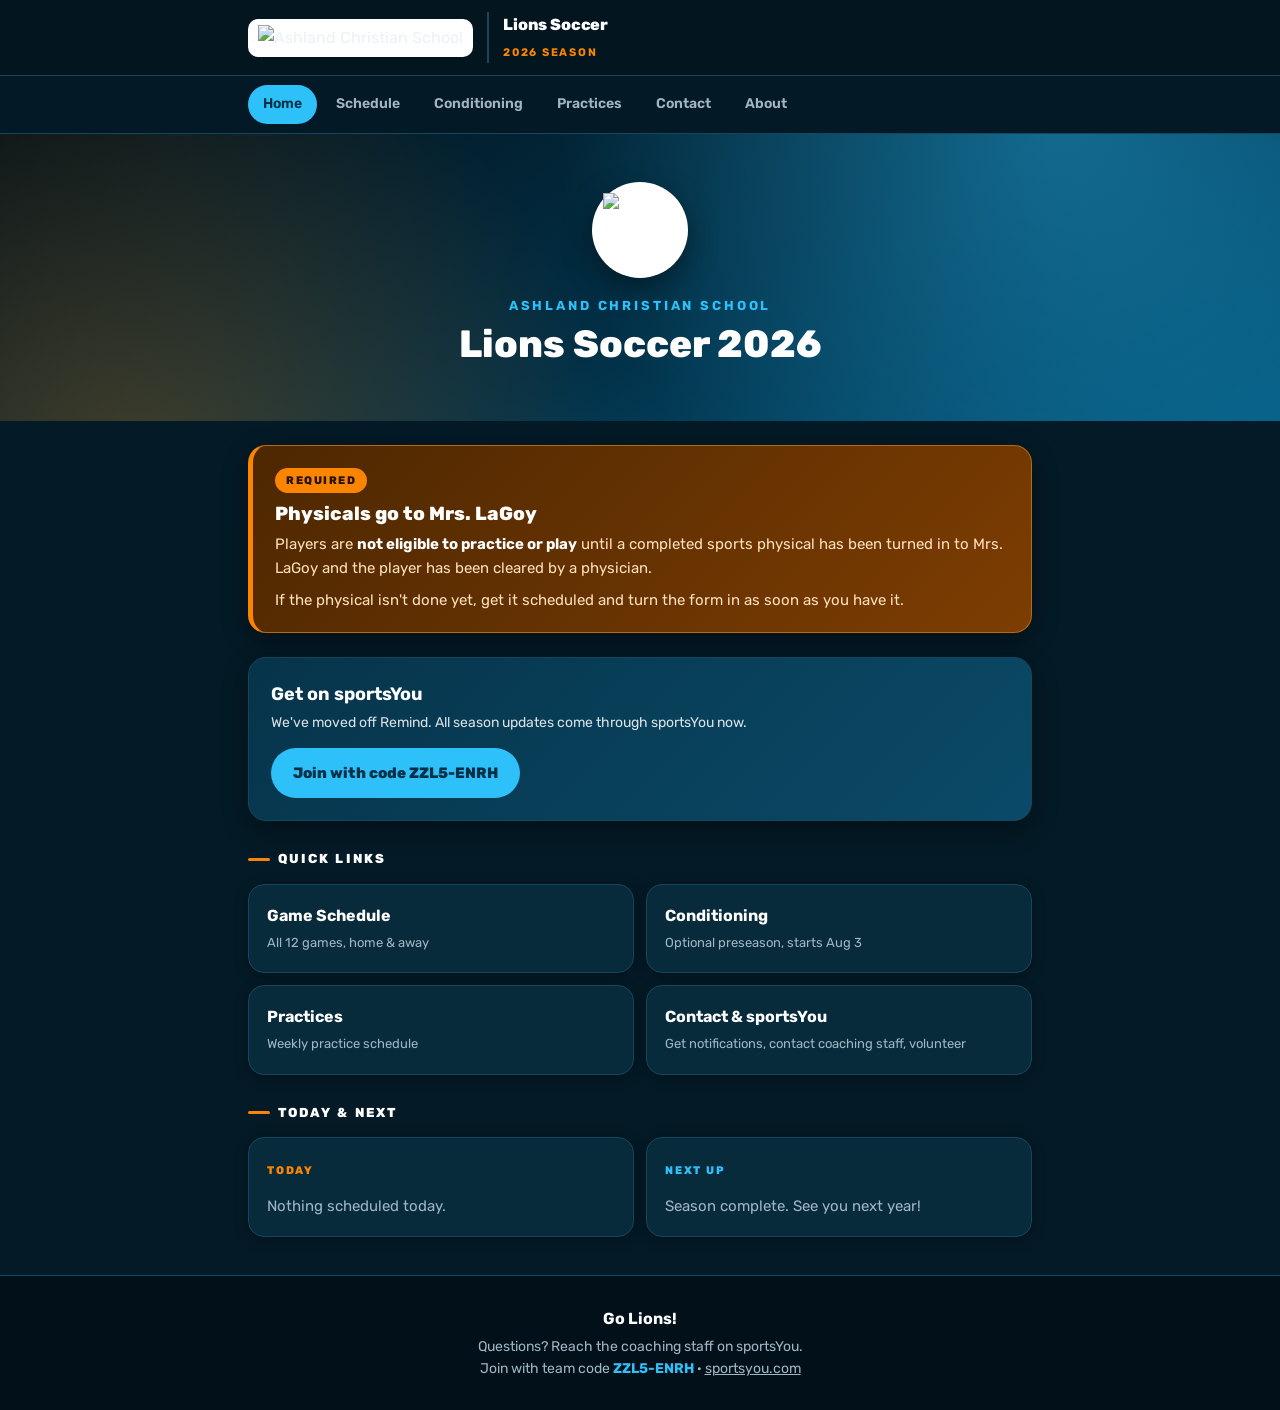
==== commit 091d006b: "Switch team comms from Remind to sportsYou; add physicals eligibility notice - Replace all Remind CT" ====
--- a/index.html
+++ b/index.html
@@ -46,12 +46,19 @@
 
 <div class="wrap">
 
+  <div class="alert">
+    <span class="tag">Required</span>
+    <h3>Physicals go to Mrs. LaGoy</h3>
+    <p>Players are <strong>not eligible to practice or play</strong> until a completed sports physical has been turned in to Mrs. LaGoy and the player has been cleared by a physician.</p>
+    <p>If the physical isn't done yet, get it scheduled and turn the form in as soon as you have it.</p>
+  </div>
+
   <div class="cta">
     <div class="txt">
-      <strong>Get on Remind</strong>
-      <span>All season updates come through here. Please join.</span>
+      <strong>Get on sportsYou</strong>
+      <span>We've moved off Remind. All season updates come through sportsYou now.</span>
     </div>
-    <a class="join" href="https://remind.com/join/k97a98">Text @k97a98 to 81010</a>
+    <a class="join" href="contact.html">Join with code ZZL5-ENRH</a>
   </div>
 
   <section>
@@ -60,7 +67,7 @@
       <a class="tile" href="schedule.html"><b>Game Schedule</b><span>All 12 games, home &amp; away</span></a>
       <a class="tile" href="conditioning.html"><b>Conditioning</b><span>Optional preseason, starts Aug 3</span></a>
       <a class="tile" href="practices.html"><b>Practices</b><span>Weekly practice schedule</span></a>
-      <a class="tile" href="contact.html"><b>Contact &amp; Remind</b><span>Get notifications, contact coaching staff, volunteer</span></a>
+      <a class="tile" href="contact.html"><b>Contact &amp; sportsYou</b><span>Get notifications, contact coaching staff, volunteer</span></a>
     </div>
   </section>
 
@@ -76,8 +83,8 @@
 
 <footer>
   <strong>Go Lions!</strong>
-  Questions? Reach the coaching staff on Remind.<br>
-  Join by texting <span class="code">@k97a98</span> to <span class="code">81010</span> &middot; <a href="https://remind.com/join/k97a98">remind.com/join/k97a98</a>
+  Questions? Reach the coaching staff on sportsYou.<br>
+  Join with team code <span class="code">ZZL5-ENRH</span> &middot; <a href="https://sportsyou.com">sportsyou.com</a>
 </footer>
 
 <script>
--- a/styles.css
+++ b/styles.css
@@ -52,7 +52,19 @@
 header.hero h1{font-size:38px;line-height:1.06;margin:8px 0 10px;font-weight:800;position:relative;z-index:1;text-transform:capitalize}
 header.hero p.sub{opacity:.92;position:relative;z-index:1;font-size:16px}
 
-/* ---- Remind CTA ---- */
+/* ---- Alert banner ---- */
+.alert{
+  background:linear-gradient(135deg,#4d2701,#7d3d02);border:1px solid #b86a10;border-left:5px solid var(--orange);
+  border-radius:18px;padding:20px 22px;margin:24px 0;box-shadow:0 8px 24px rgba(0,0,0,.35);
+}
+.alert .tag{display:inline-block;background:var(--orange);color:#2a1400;font-weight:800;font-size:11px;letter-spacing:.14em;text-transform:uppercase;padding:4px 11px;border-radius:999px;margin-bottom:9px}
+.alert h3{color:#fff;font-size:19px;font-weight:800;line-height:1.25;margin-bottom:6px}
+.alert p{color:#ffe0bd;font-size:15px}
+.alert p + p{margin-top:8px}
+.alert strong{color:#fff}
+.card + .alert, .alert + .card{margin-top:14px}
+
+/* ---- Join CTA ---- */
 .cta{
   background:linear-gradient(135deg,#06344a,#0a4a68);color:#fff;border-radius:18px;padding:22px;margin:24px 0;
   display:flex;flex-wrap:wrap;align-items:center;gap:14px;justify-content:space-between;
